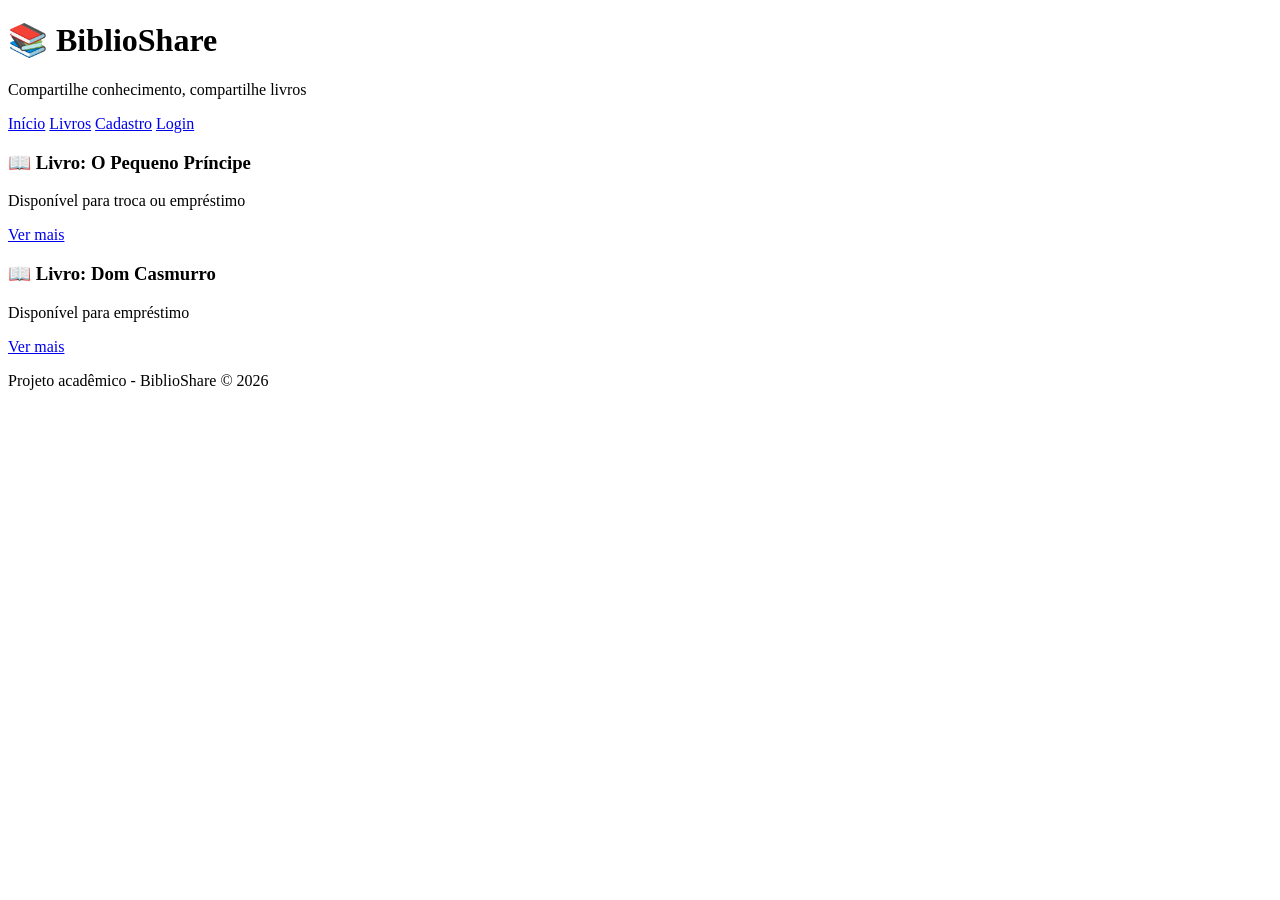
==== index.html @ 8f32b12d "Atualiza menu de navegação" ====
<!DOCTYPE html>
<html lang="pt-BR">
<head>
  <meta charset="UTF-8">
  <meta name="viewport" content="width=device-width, initial-scale=1.0">
  <title>BiblioShare</title>
  <link rel="stylesheet" href="css/style.css">
</head>
<body>

  <header>
    <h1>📚 BiblioShare</h1>
    <p>Compartilhe conhecimento, compartilhe livros</p>
  </header>

  <nav>
    <a href="#">Início</a>
    <a href="#">Livros</a>
    <a href="cadastro.html">Cadastro</a>
    <a href="#">Login</a>
  </nav>

  <div class="container">

    <div class="card">
      <h3>📖 Livro: O Pequeno Príncipe</h3>
      <p>Disponível para troca ou empréstimo</p>
      <a href="#" class="btn">Ver mais</a>
    </div>

    <div class="card">
      <h3>📖 Livro: Dom Casmurro</h3>
      <p>Disponível para empréstimo</p>
      <a href="#" class="btn">Ver mais</a>
    </div>

  </div>

  <footer>
    <p>Projeto acadêmico - BiblioShare © 2026</p>
  </footer>

</body>
</html>
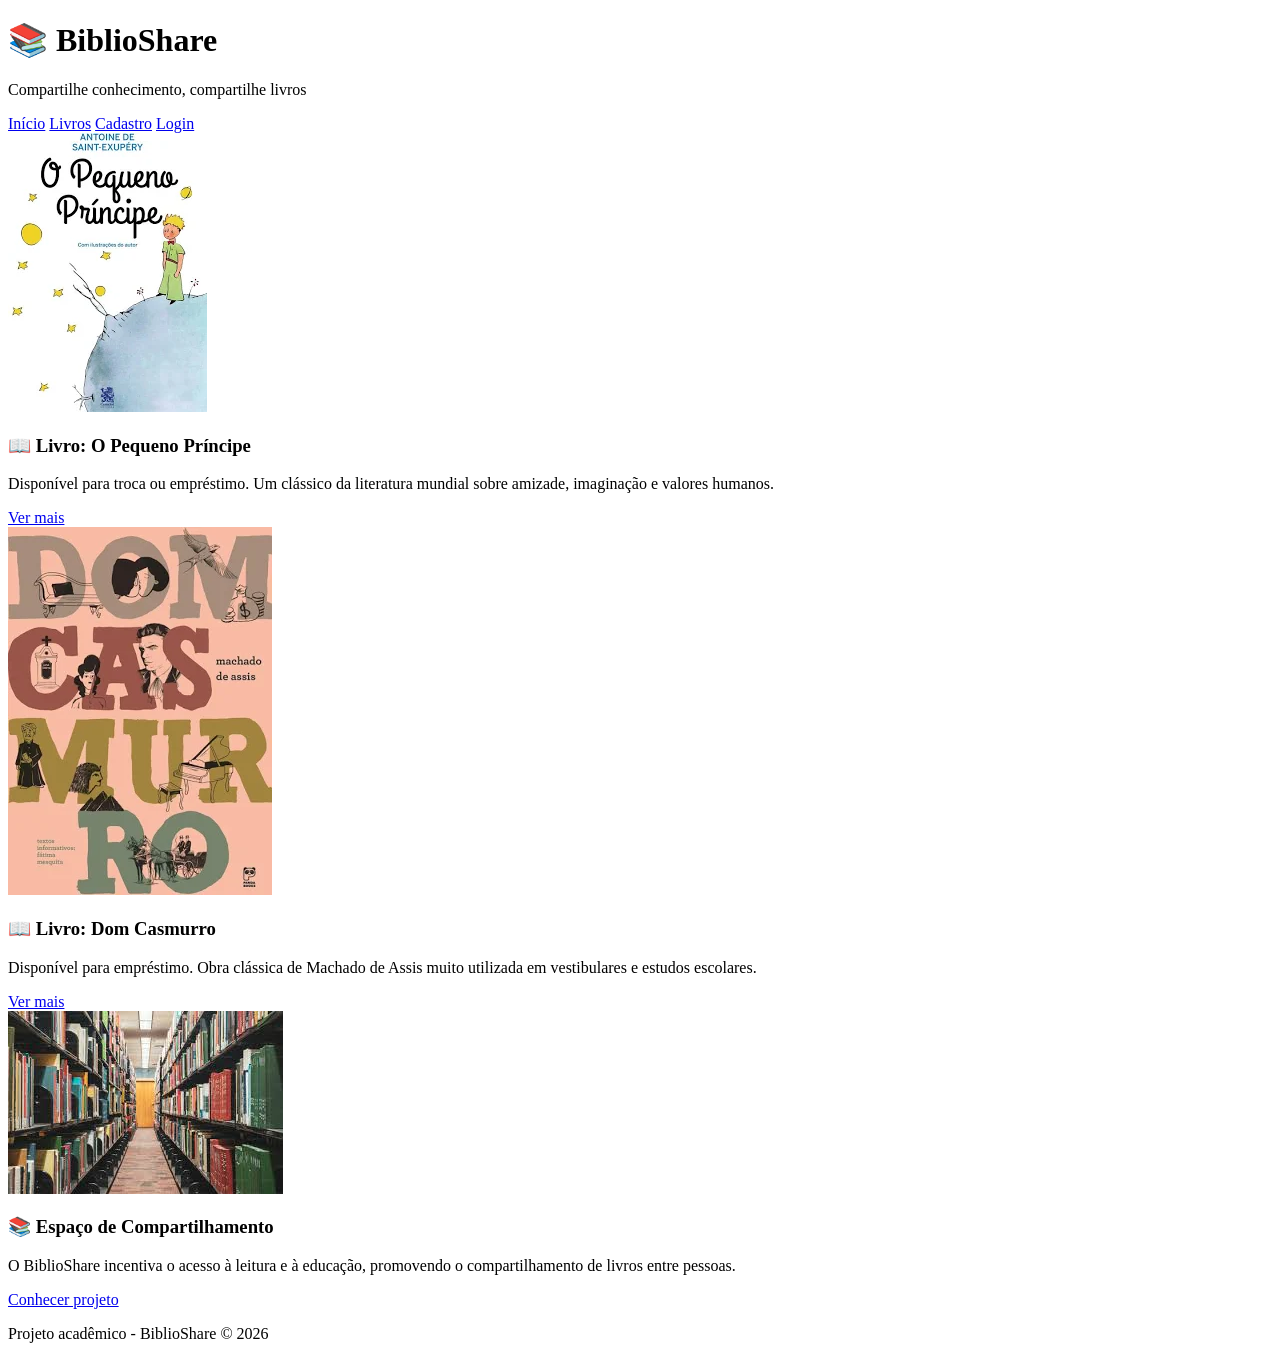
==== commit b568cd49: "Adiciona imagens" ====
--- a/index.html
+++ b/index.html
@@ -17,24 +17,55 @@
     <a href="#">Início</a>
     <a href="#">Livros</a>
     <a href="cadastro.html">Cadastro</a>
-    <a href="#">Login</a>
+    <a href="login.html">Login</a>
   </nav>
 
   <div class="container">
 
-    <div class="card">
-      <h3>📖 Livro: O Pequeno Príncipe</h3>
-      <p>Disponível para troca ou empréstimo</p>
-      <a href="#" class="btn">Ver mais</a>
-    </div>
+  <div class="card">
+    <img src="img/pequeno-principe.jpg" alt="Livro O Pequeno Príncipe">
 
-    <div class="card">
-      <h3>📖 Livro: Dom Casmurro</h3>
-      <p>Disponível para empréstimo</p>
-      <a href="#" class="btn">Ver mais</a>
-    </div>
+    <h3>📖 Livro: O Pequeno Príncipe</h3>
 
+    <p>
+      Disponível para troca ou empréstimo.
+      Um clássico da literatura mundial sobre amizade,
+      imaginação e valores humanos.
+    </p>
+
+    <a href="#" class="btn">Ver mais</a>
   </div>
+
+  <div class="card">
+    <img src="img/dom-casmurro.jpg" alt="Livro Dom Casmurro">
+
+    <h3>📖 Livro: Dom Casmurro</h3>
+
+    <p>
+      Disponível para empréstimo.
+      Obra clássica de Machado de Assis muito utilizada
+      em vestibulares e estudos escolares.
+    </p>
+
+    <a href="#" class="btn">Ver mais</a>
+  </div>
+
+  <div class="card">
+  <img class="biblioteca-img"
+       src="img/biblioteca.jpg"
+       alt="Biblioteca">
+
+  <h3>📚 Espaço de Compartilhamento</h3>
+
+  <p>
+    O BiblioShare incentiva o acesso à leitura e à educação,
+    promovendo o compartilhamento de livros entre pessoas.
+  </p>
+
+  <a href="#" class="btn">Conhecer projeto</a>
+</div>
+
+</div>
 
   <footer>
     <p>Projeto acadêmico - BiblioShare © 2026</p>
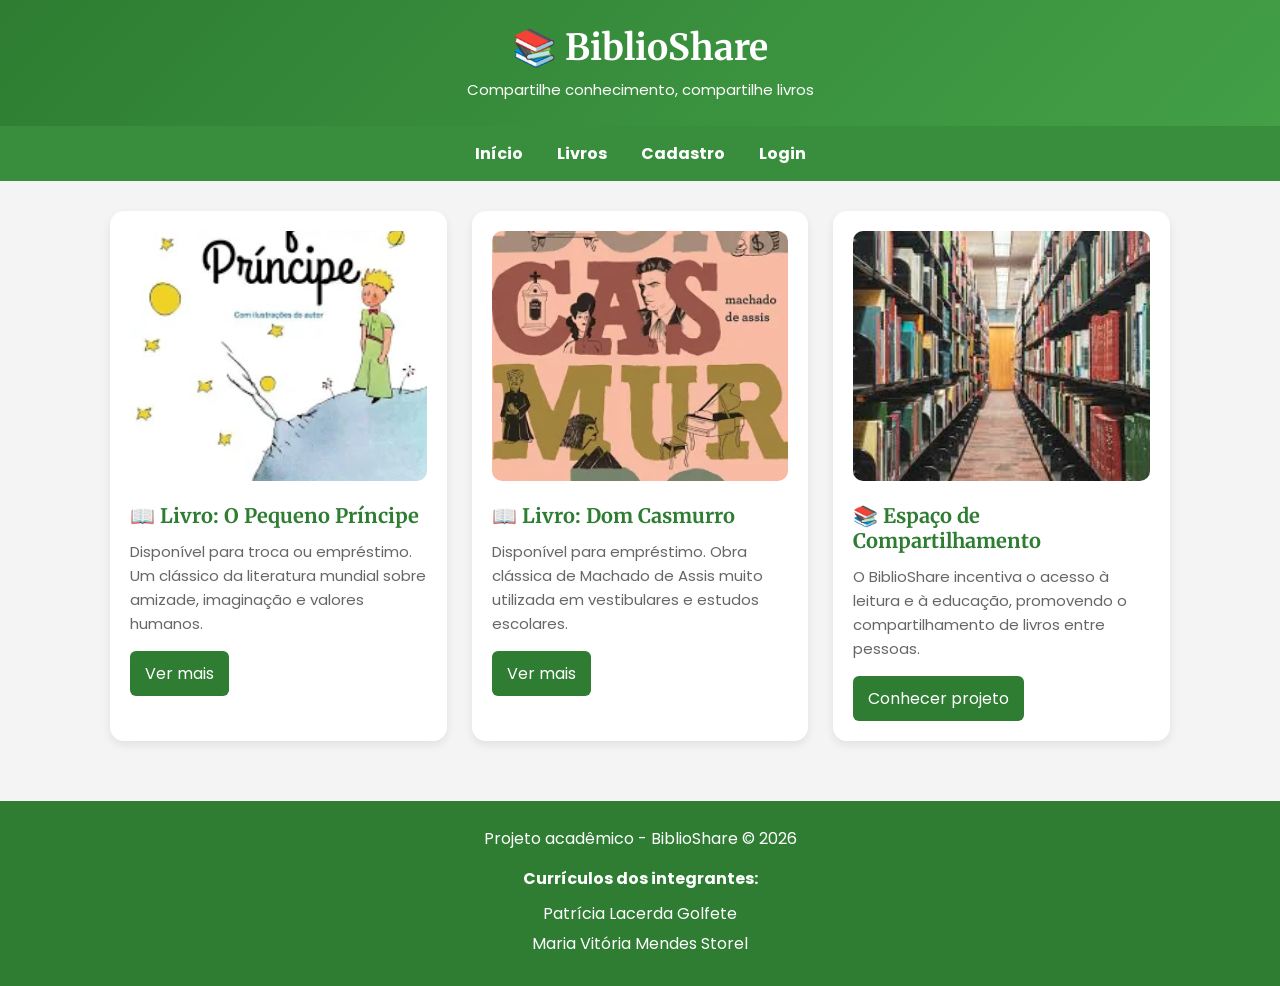
==== commit b5615c88: "melhorias no layout e footer" ====
--- a/index.html
+++ b/index.html
@@ -1,11 +1,22 @@
 <!DOCTYPE html>
 <html lang="pt-BR">
+
 <head>
   <meta charset="UTF-8">
   <meta name="viewport" content="width=device-width, initial-scale=1.0">
+
   <title>BiblioShare</title>
+
+  <link rel="preconnect" href="https://fonts.googleapis.com">
+  <link rel="preconnect" href="https://fonts.gstatic.com" crossorigin>
+
+  <link
+    href="https://fonts.googleapis.com/css2?family=Poppins:wght@300;400;600&family=Merriweather:wght@700&display=swap"
+    rel="stylesheet">
+
   <link rel="stylesheet" href="css/style.css">
 </head>
+
 <body>
 
   <header>
@@ -20,56 +31,67 @@
     <a href="login.html">Login</a>
   </nav>
 
-  <div class="container">
+  <main class="container">
 
-  <div class="card">
-    <img src="img/pequeno-principe.jpg" alt="Livro O Pequeno Príncipe">
+    <section class="card">
+      <img src="img/pequeno-principe.jpg" alt="Livro O Pequeno Príncipe">
 
-    <h3>📖 Livro: O Pequeno Príncipe</h3>
+      <h3>📖 Livro: O Pequeno Príncipe</h3>
 
-    <p>
-      Disponível para troca ou empréstimo.
-      Um clássico da literatura mundial sobre amizade,
-      imaginação e valores humanos.
-    </p>
+      <p>
+        Disponível para troca ou empréstimo.
+        Um clássico da literatura mundial sobre amizade,
+        imaginação e valores humanos.
+      </p>
 
-    <a href="#" class="btn">Ver mais</a>
-  </div>
+      <a href="#" class="btn">Ver mais</a>
+    </section>
 
-  <div class="card">
-    <img src="img/dom-casmurro.jpg" alt="Livro Dom Casmurro">
+    <section class="card">
+      <img src="img/dom-casmurro.jpg" alt="Livro Dom Casmurro">
 
-    <h3>📖 Livro: Dom Casmurro</h3>
+      <h3>📖 Livro: Dom Casmurro</h3>
 
-    <p>
-      Disponível para empréstimo.
-      Obra clássica de Machado de Assis muito utilizada
-      em vestibulares e estudos escolares.
-    </p>
+      <p>
+        Disponível para empréstimo.
+        Obra clássica de Machado de Assis muito utilizada
+        em vestibulares e estudos escolares.
+      </p>
 
-    <a href="#" class="btn">Ver mais</a>
-  </div>
+      <a href="#" class="btn">Ver mais</a>
+    </section>
 
-  <div class="card">
-  <img class="biblioteca-img"
-       src="img/biblioteca.jpg"
-       alt="Biblioteca">
+    <section class="card">
+      <img src="img/biblioteca.jpg" alt="Biblioteca compartilhada">
 
-  <h3>📚 Espaço de Compartilhamento</h3>
+      <h3>📚 Espaço de Compartilhamento</h3>
 
-  <p>
-    O BiblioShare incentiva o acesso à leitura e à educação,
-    promovendo o compartilhamento de livros entre pessoas.
-  </p>
+      <p>
+        O BiblioShare incentiva o acesso à leitura e à educação,
+        promovendo o compartilhamento de livros entre pessoas.
+      </p>
 
-  <a href="#" class="btn">Conhecer projeto</a>
-</div>
+      <a href="#" class="btn">Conhecer projeto</a>
+    </section>
 
-</div>
+  </main>
 
   <footer>
     <p>Projeto acadêmico - BiblioShare © 2026</p>
+
+    <div class="curriculos">
+      <p>Currículos dos integrantes:</p>
+
+      <a href="https://patriciagolfete.github.io/Curriculo-Vitae/" target="_blank">
+        Patrícia Lacerda Golfete
+      </a>
+
+      <a href="https://m4riavit0ria.github.io/Curriculo/" target="_blank">
+        Maria Vitória Mendes Storel
+      </a>
+    </div>
   </footer>
 
 </body>
+
 </html>
--- a/css/style.css
+++ b/css/style.css
@@ -0,0 +1,159 @@
+* {
+  margin: 0;
+  padding: 0;
+  box-sizing: border-box;
+}
+
+body {
+  background-color: #f4f4f4;
+  color: #333;
+  font-family: 'Poppins', sans-serif;
+}
+
+h1,
+h2,
+h3 {
+  font-family: 'Merriweather', serif;
+}
+
+header {
+  background: linear-gradient(135deg, #2e7d32, #43a047);
+  color: white;
+  padding: 25px;
+  text-align: center;
+}
+
+header h1 {
+  font-size: 36px;
+}
+
+header p {
+  font-size: 15px;
+  margin-top: 8px;
+}
+
+nav {
+  background-color: #388e3c;
+  padding: 15px;
+  text-align: center;
+}
+
+nav a {
+  color: white;
+  margin: 0 15px;
+  text-decoration: none;
+  font-weight: bold;
+  transition: opacity 0.3s;
+}
+
+nav a:hover {
+  opacity: 0.7;
+}
+
+.container {
+  padding: 30px 20px;
+  max-width: 1100px;
+  margin: auto;
+
+  display: grid;
+  grid-template-columns: repeat(auto-fit, minmax(280px, 1fr));
+  gap: 25px;
+}
+
+.card {
+  background: white;
+  padding: 20px;
+  border-radius: 14px;
+  box-shadow: 0 4px 10px rgba(0, 0, 0, 0.08);
+  transition: transform 0.2s, box-shadow 0.2s;
+}
+
+.card:hover {
+  transform: translateY(-5px);
+  box-shadow: 0 6px 15px rgba(0, 0, 0, 0.15);
+}
+
+.card img {
+  width: 100%;
+  height: 250px;
+  object-fit: cover;
+  border-radius: 10px;
+  margin-bottom: 15px;
+}
+
+.card h3 {
+  margin-bottom: 12px;
+  font-size: 20px;
+  color: #2e7d32;
+}
+
+.card p {
+  font-size: 15px;
+  color: #666;
+  line-height: 1.6;
+}
+
+.btn {
+  display: inline-block;
+  padding: 10px 15px;
+  background-color: #2e7d32;
+  color: white;
+  border-radius: 6px;
+  text-decoration: none;
+  margin-top: 15px;
+  transition: background 0.3s, transform 0.1s;
+}
+
+.btn:hover {
+  background-color: #1b5e20;
+}
+
+.btn:active {
+  transform: scale(0.95);
+}
+
+footer {
+  text-align: center;
+  padding: 25px;
+  background-color: #2e7d32;
+  color: white;
+  margin-top: 30px;
+}
+
+.curriculos {
+  margin-top: 15px;
+}
+
+.curriculos p {
+  margin-bottom: 10px;
+  font-weight: bold;
+}
+
+.curriculos a {
+  display: block;
+  color: white;
+  text-decoration: none;
+  margin: 5px 0;
+  transition: opacity 0.3s;
+}
+
+.curriculos a:hover {
+  opacity: 0.7;
+}
+
+/* Responsividade */
+@media (max-width: 600px) {
+
+  header h1 {
+    font-size: 26px;
+  }
+
+  nav a {
+    display: block;
+    margin: 10px 0;
+  }
+
+  .card img {
+    height: 220px;
+  }
+}
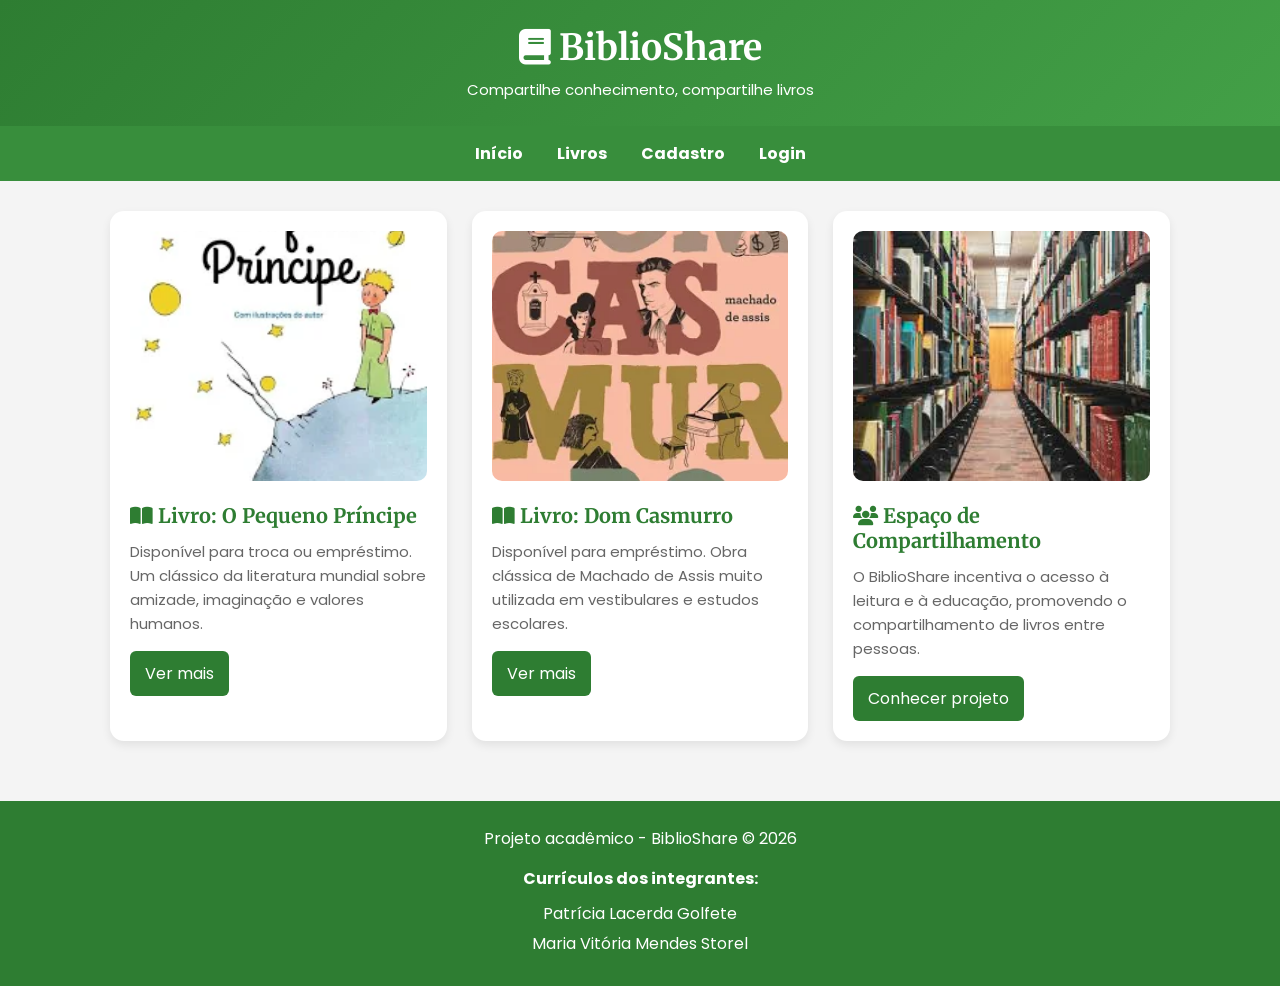
==== commit 52d0ee0b: "correção pagina principal" ====
--- a/index.html
+++ b/index.html
@@ -7,6 +7,7 @@
 
   <title>BiblioShare</title>
 
+
   <link rel="preconnect" href="https://fonts.googleapis.com">
   <link rel="preconnect" href="https://fonts.gstatic.com" crossorigin>
 
@@ -14,14 +15,22 @@
     href="https://fonts.googleapis.com/css2?family=Poppins:wght@300;400;600&family=Merriweather:wght@700&display=swap"
     rel="stylesheet">
 
+  
+  <link rel="stylesheet"
+    href="https://cdnjs.cloudflare.com/ajax/libs/font-awesome/6.5.1/css/all.min.css">
+
+  
   <link rel="stylesheet" href="css/style.css">
 </head>
 
 <body>
 
   <header>
-    <h1>📚 BiblioShare</h1>
-    <p>Compartilhe conhecimento, compartilhe livros</p>
+    <h1><i class="fa-solid fa-book"></i> BiblioShare</h1>
+
+    <p>
+      Compartilhe conhecimento, compartilhe livros
+    </p>
   </header>
 
   <nav>
@@ -34,9 +43,14 @@
   <main class="container">
 
     <section class="card">
-      <img src="img/pequeno-principe.jpg" alt="Livro O Pequeno Príncipe">
+      <img
+        src="img/pequeno-principe.jpg"
+        alt="Livro O Pequeno Príncipe">
 
-      <h3>📖 Livro: O Pequeno Príncipe</h3>
+      <h3>
+        <i class="fa-solid fa-book-open"></i>
+        Livro: O Pequeno Príncipe
+      </h3>
 
       <p>
         Disponível para troca ou empréstimo.
@@ -48,9 +62,14 @@
     </section>
 
     <section class="card">
-      <img src="img/dom-casmurro.jpg" alt="Livro Dom Casmurro">
+      <img
+        src="img/dom-casmurro.jpg"
+        alt="Livro Dom Casmurro">
 
-      <h3>📖 Livro: Dom Casmurro</h3>
+      <h3>
+        <i class="fa-solid fa-book-open"></i>
+        Livro: Dom Casmurro
+      </h3>
 
       <p>
         Disponível para empréstimo.
@@ -62,9 +81,14 @@
     </section>
 
     <section class="card">
-      <img src="img/biblioteca.jpg" alt="Biblioteca compartilhada">
+      <img
+        src="img/biblioteca.jpg"
+        alt="Biblioteca compartilhada">
 
-      <h3>📚 Espaço de Compartilhamento</h3>
+      <h3>
+        <i class="fa-solid fa-users"></i>
+        Espaço de Compartilhamento
+      </h3>
 
       <p>
         O BiblioShare incentiva o acesso à leitura e à educação,
@@ -82,11 +106,17 @@
     <div class="curriculos">
       <p>Currículos dos integrantes:</p>
 
-      <a href="https://patriciagolfete.github.io/Curriculo-Vitae/" target="_blank">
+      <a
+        href="https://patriciagolfete.github.io/Curriculo-Vitae/"
+        target="_blank">
+
         Patrícia Lacerda Golfete
       </a>
 
-      <a href="https://m4riavit0ria.github.io/Curriculo/" target="_blank">
+      <a
+        href="https://m4riavit0ria.github.io/Curriculo/"
+        target="_blank">
+
         Maria Vitória Mendes Storel
       </a>
     </div>
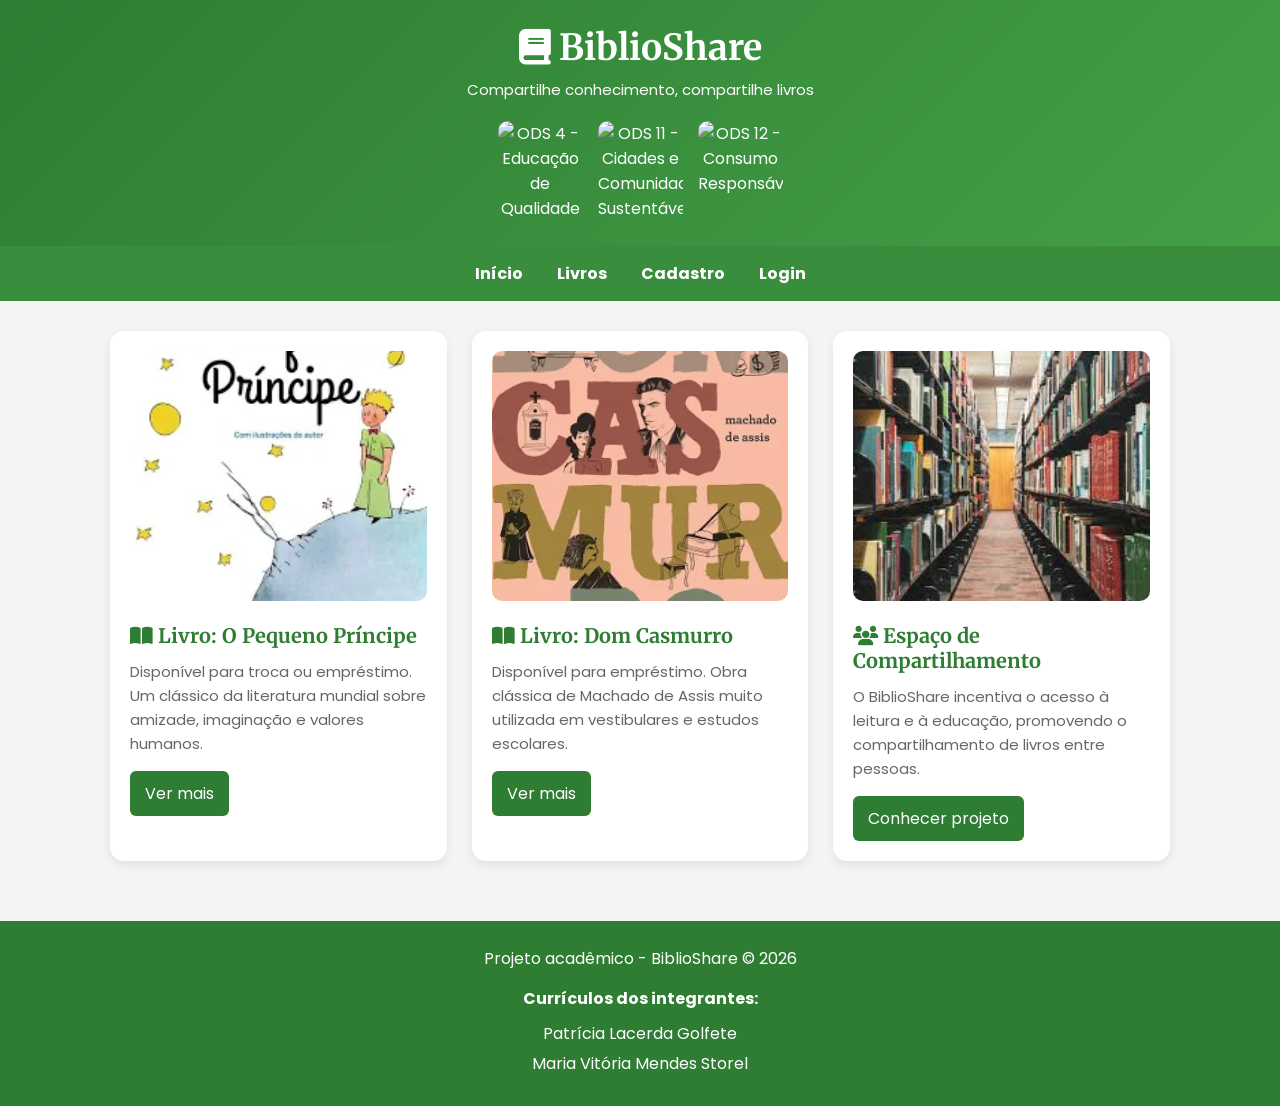
==== commit d4dfcc11: "icones ods" ====
--- a/index.html
+++ b/index.html
@@ -31,6 +31,24 @@
     <p>
       Compartilhe conhecimento, compartilhe livros
     </p>
+    
+    <div class="ods-container">
+
+  <img
+    src="img/ods/ods4.png"
+    alt="ODS 4 - Educação de Qualidade">
+
+  <img
+    src="img/ods/ods11.png"
+    alt="ODS 11 - Cidades e Comunidades Sustentáveis">
+
+  <img
+    src="img/ods/ods12.png"
+    alt="ODS 12 - Consumo Responsável">
+
+</div>
+
+
   </header>
 
   <nav>
--- a/css/style.css
+++ b/css/style.css
@@ -156,4 +156,23 @@
   .card img {
     height: 220px;
   }
-}+}
+.ods-container {
+  margin-top: 20px;
+
+  display: flex;
+  justify-content: center;
+  gap: 15px;
+  flex-wrap: wrap;
+}
+
+.ods-container img {
+  width: 85px;
+  border-radius: 10px;
+
+  transition: transform 0.2s;
+}
+
+.ods-container img:hover {
+  transform: scale(1.05);
+}
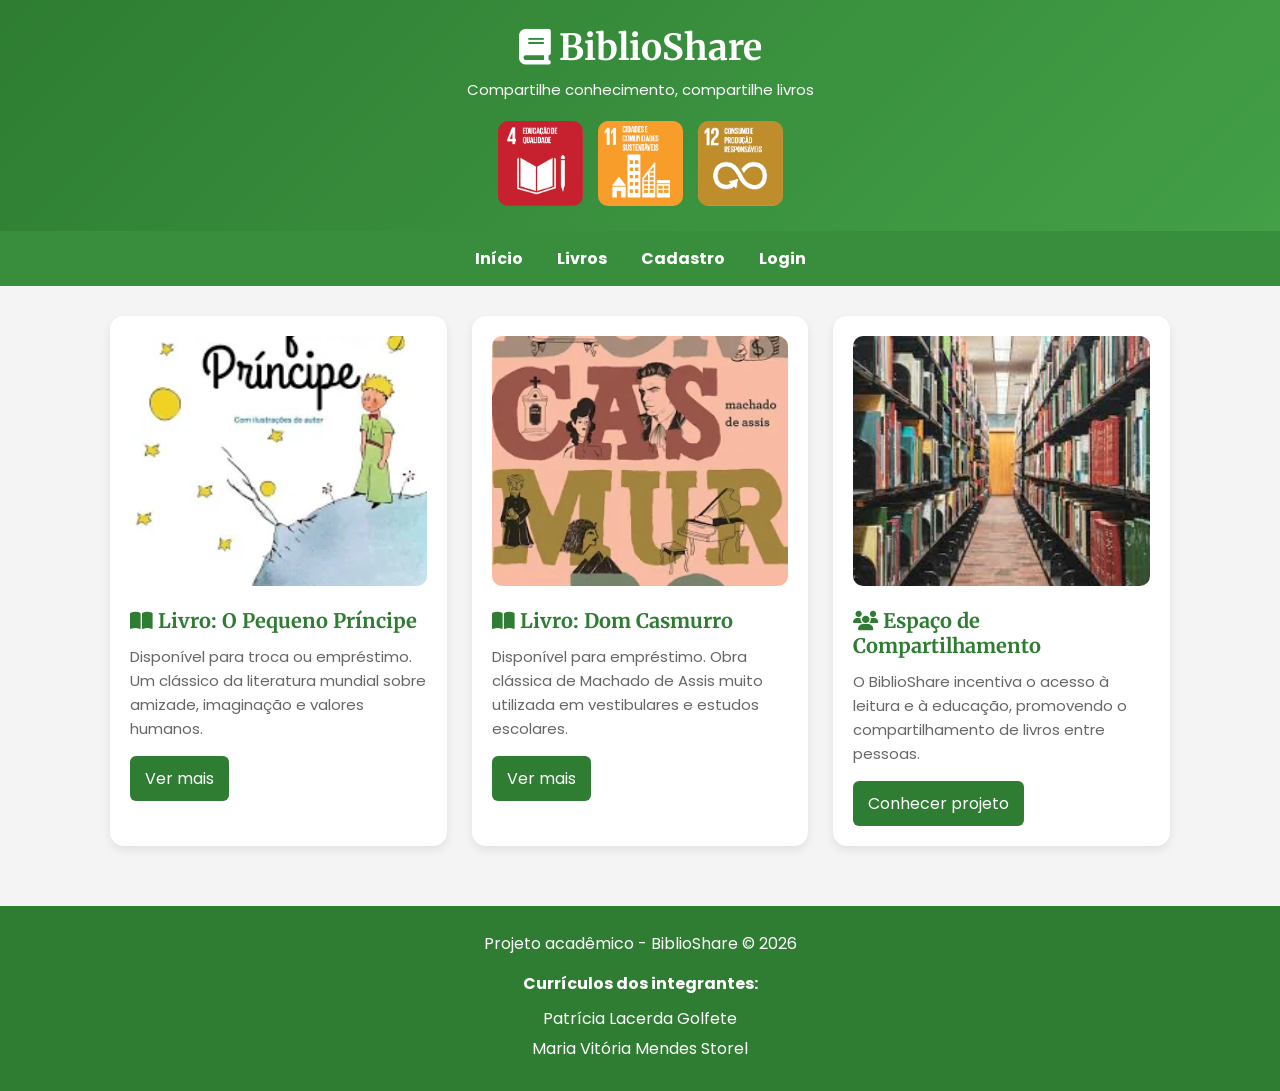
==== commit 11d10811: "adiconado pagina dos livros" ====
--- a/index.html
+++ b/index.html
@@ -31,19 +31,19 @@
     <p>
       Compartilhe conhecimento, compartilhe livros
     </p>
-    
+
     <div class="ods-container">
 
   <img
-    src="img/ods/ods4.png"
+    src="img/ods4.png"
     alt="ODS 4 - Educação de Qualidade">
 
   <img
-    src="img/ods/ods11.png"
+    src="img/ods11.png"
     alt="ODS 11 - Cidades e Comunidades Sustentáveis">
 
   <img
-    src="img/ods/ods12.png"
+    src="img/ods12.png"
     alt="ODS 12 - Consumo Responsável">
 
 </div>
@@ -52,13 +52,13 @@
   </header>
 
   <nav>
-    <a href="#">Início</a>
-    <a href="#">Livros</a>
+    <a href="index.html">Início</a>
+    <a href="#livros">Livros</a>
     <a href="cadastro.html">Cadastro</a>
     <a href="login.html">Login</a>
   </nav>
 
-  <main class="container">
+  <main class="container" id="livros">
 
     <section class="card">
       <img
@@ -76,7 +76,9 @@
         imaginação e valores humanos.
       </p>
 
-      <a href="#" class="btn">Ver mais</a>
+      <a href="html/livro-pequeno-principe.html" class="btn">
+  Ver mais
+</a>
     </section>
 
     <section class="card">
@@ -95,7 +97,9 @@
         em vestibulares e estudos escolares.
       </p>
 
-      <a href="#" class="btn">Ver mais</a>
+      <a href="html/livro-dom-casmurro.html" class="btn">
+  Ver mais
+</a>
     </section>
 
     <section class="card">
@@ -113,7 +117,7 @@
         promovendo o compartilhamento de livros entre pessoas.
       </p>
 
-      <a href="#" class="btn">Conhecer projeto</a>
+      <a href="https://github.com/patriciagolfete/BiblioShare" class="btn">Conhecer projeto</a>
     </section>
 
   </main>
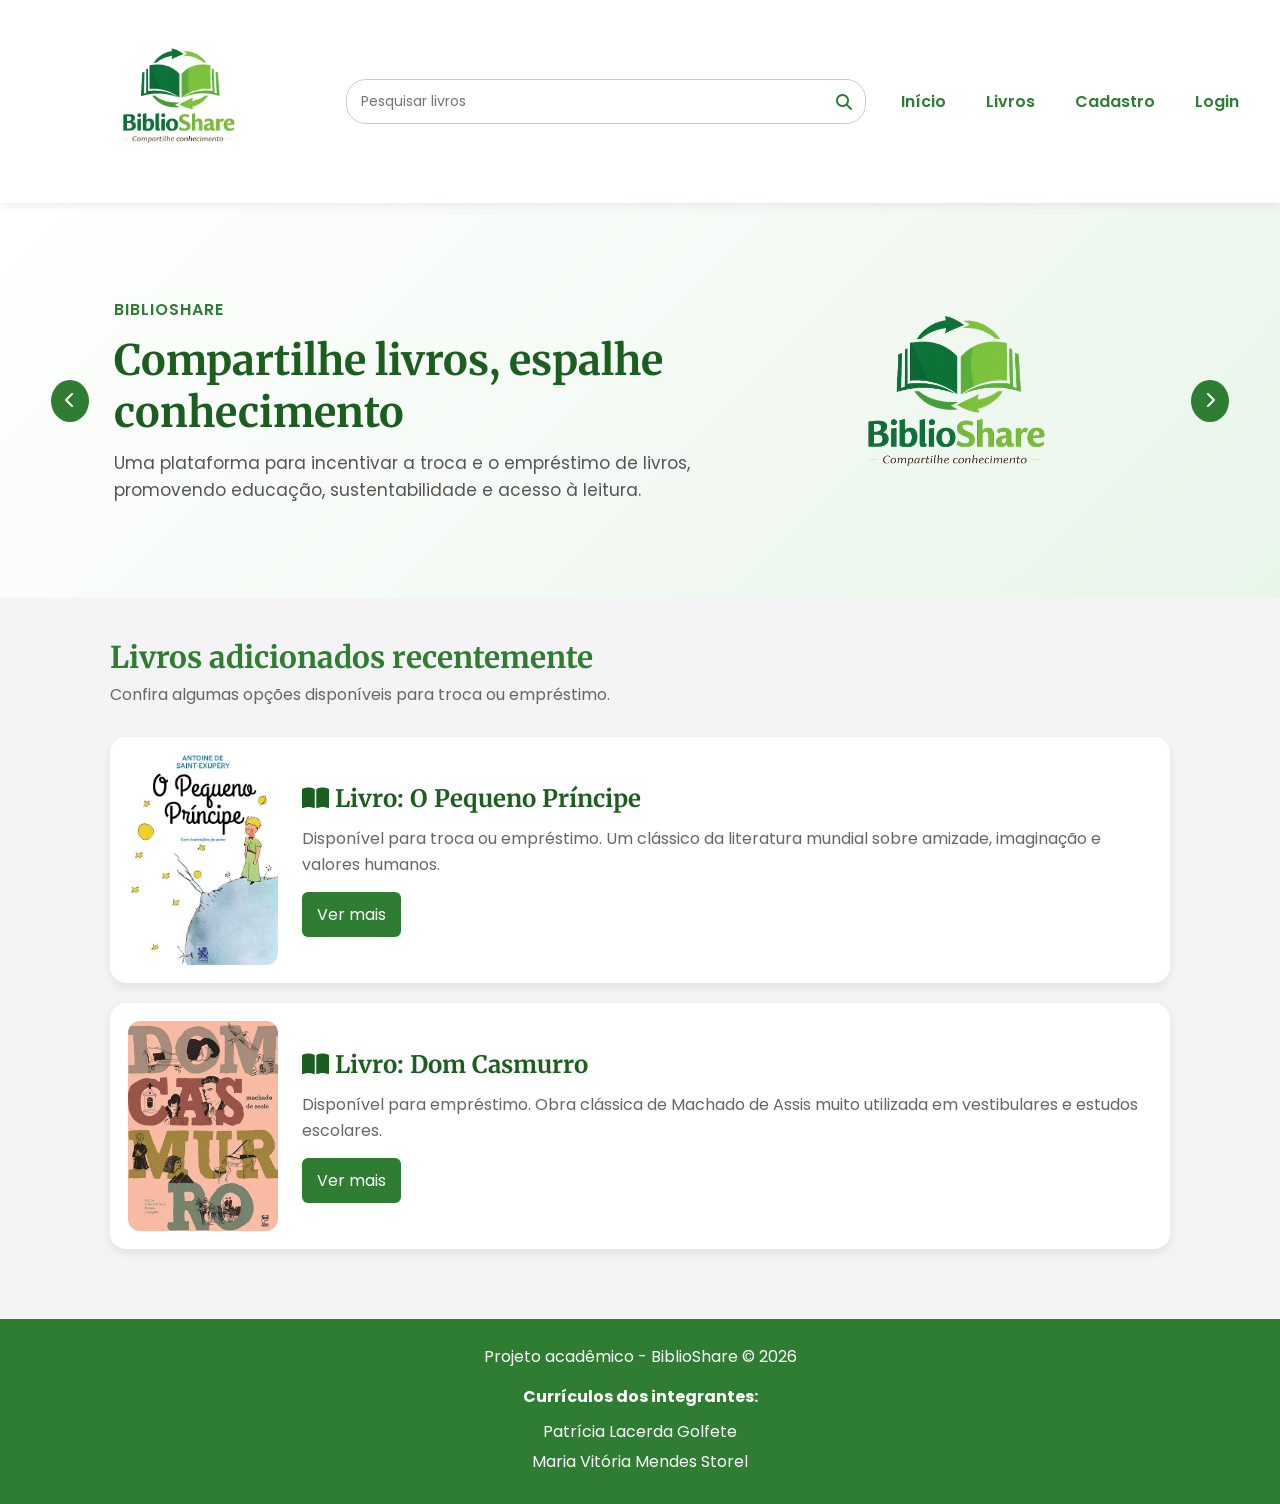
==== commit 1af084ce: "Melhorias no layout e funcionalidades do BiblioShare" ====
--- a/index.html
+++ b/index.html
@@ -7,7 +7,6 @@
 
   <title>BiblioShare</title>
 
-
   <link rel="preconnect" href="https://fonts.googleapis.com">
   <link rel="preconnect" href="https://fonts.gstatic.com" crossorigin>
 
@@ -15,110 +14,130 @@
     href="https://fonts.googleapis.com/css2?family=Poppins:wght@300;400;600&family=Merriweather:wght@700&display=swap"
     rel="stylesheet">
 
-  
   <link rel="stylesheet"
     href="https://cdnjs.cloudflare.com/ajax/libs/font-awesome/6.5.1/css/all.min.css">
 
-  
   <link rel="stylesheet" href="css/style.css">
 </head>
 
 <body>
 
-  <header>
-    <h1><i class="fa-solid fa-book"></i> BiblioShare</h1>
+  <header class="topo">
+  <a href="index.html">
+    <img
+      src="img/logo-biblioshare.png"
+      alt="Logo BiblioShare"
+      class="logo">
+  </a>
 
-    <p>
-      Compartilhe conhecimento, compartilhe livros
-    </p>
+  <form class="busca-menu">
+  <label for="pesquisa" class="label-escondida">Pesquisar livros</label>
 
-    <div class="ods-container">
+  <input
+    type="text"
+    id="pesquisa"
+    placeholder="Pesquisar livros">
 
-  <img
-    src="img/ods4.png"
-    alt="ODS 4 - Educação de Qualidade">
+  <i class="fa-solid fa-magnifying-glass"></i>
 
-  <img
-    src="img/ods11.png"
-    alt="ODS 11 - Cidades e Comunidades Sustentáveis">
+  <div id="resultado-pesquisa" class="resultado-pesquisa"></div>
+</form>
 
-  <img
-    src="img/ods12.png"
-    alt="ODS 12 - Consumo Responsável">
-
-</div>
-
-
-  </header>
-
-  <nav>
+  <nav class="menu">
     <a href="index.html">Início</a>
-    <a href="#livros">Livros</a>
+    <a href="livros.html">Livros</a>
     <a href="cadastro.html">Cadastro</a>
     <a href="login.html">Login</a>
   </nav>
+</header>
 
-  <main class="container" id="livros">
+  <section class="banner">
+    <button class="banner-btn" id="btn-voltar" type="button">
+      <i class="fa-solid fa-chevron-left"></i>
+    </button>
+
+    <div class="banner-conteudo">
+      <div class="banner-texto">
+        <span id="banner-tag">BiblioShare</span>
+
+        <h1 id="banner-titulo">
+          Compartilhe livros, espalhe conhecimento
+        </h1>
+
+        <p id="banner-descricao">
+          Uma plataforma para incentivar a troca e o empréstimo de livros,
+          promovendo educação, sustentabilidade e acesso à leitura.
+        </p>
+      </div>
+
+      <div class="banner-ods" id="banner-imagens">
+        <img
+          src="img/logo-biblioshare.png"
+          alt="Logo BiblioShare"
+          class="banner-logo">
+      </div>
+    </div>
+
+    <button class="banner-btn" id="btn-avancar" type="button">
+      <i class="fa-solid fa-chevron-right"></i>
+    </button>
+  </section>
+
+  <section class="titulo-secao">
+    <h2>Livros adicionados recentemente</h2>
+
+    <p>
+      Confira algumas opções disponíveis para troca ou empréstimo.
+    </p>
+  </section>
+
+  <main class="container-livros" id="livros">
 
     <section class="card">
-      <img
-        src="img/pequeno-principe.jpg"
-        alt="Livro O Pequeno Príncipe">
+  <img
+    src="img/pequeno-principe.jpg"
+    alt="Livro O Pequeno Príncipe">
 
-      <h3>
-        <i class="fa-solid fa-book-open"></i>
-        Livro: O Pequeno Príncipe
-      </h3>
+  <div class="card-conteudo">
+    <h2>
+      <i class="fa-solid fa-book-open"></i>
+      Livro: O Pequeno Príncipe
+    </h2>
 
-      <p>
-        Disponível para troca ou empréstimo.
-        Um clássico da literatura mundial sobre amizade,
-        imaginação e valores humanos.
-      </p>
+    <p>
+      Disponível para troca ou empréstimo.
+      Um clássico da literatura mundial sobre amizade,
+      imaginação e valores humanos.
+    </p>
 
-      <a href="html/livro-pequeno-principe.html" class="btn">
-  Ver mais
-</a>
-    </section>
+    <a href="html/livro-pequeno-principe.html" class="btn">
+      Ver mais
+    </a>
+  </div>
+</section>
 
-    <section class="card">
-      <img
-        src="img/dom-casmurro.jpg"
-        alt="Livro Dom Casmurro">
+<section class="card">
+  <img
+    src="img/dom-casmurro.jpg"
+    alt="Livro Dom Casmurro">
 
-      <h3>
-        <i class="fa-solid fa-book-open"></i>
-        Livro: Dom Casmurro
-      </h3>
+  <div class="card-conteudo">
+    <h2>
+      <i class="fa-solid fa-book-open"></i>
+      Livro: Dom Casmurro
+    </h2>
 
-      <p>
-        Disponível para empréstimo.
-        Obra clássica de Machado de Assis muito utilizada
-        em vestibulares e estudos escolares.
-      </p>
+    <p>
+      Disponível para empréstimo.
+      Obra clássica de Machado de Assis muito utilizada
+      em vestibulares e estudos escolares.
+    </p>
 
-      <a href="html/livro-dom-casmurro.html" class="btn">
-  Ver mais
-</a>
-    </section>
-
-    <section class="card">
-      <img
-        src="img/biblioteca.jpg"
-        alt="Biblioteca compartilhada">
-
-      <h3>
-        <i class="fa-solid fa-users"></i>
-        Espaço de Compartilhamento
-      </h3>
-
-      <p>
-        O BiblioShare incentiva o acesso à leitura e à educação,
-        promovendo o compartilhamento de livros entre pessoas.
-      </p>
-
-      <a href="https://github.com/patriciagolfete/BiblioShare" class="btn">Conhecer projeto</a>
-    </section>
+    <a href="html/livro-dom-casmurro.html" class="btn">
+      Ver mais
+    </a>
+  </div>
+</section>
 
   </main>
 
@@ -131,19 +150,18 @@
       <a
         href="https://patriciagolfete.github.io/Curriculo-Vitae/"
         target="_blank">
-
         Patrícia Lacerda Golfete
       </a>
 
       <a
         href="https://m4riavit0ria.github.io/Curriculo/"
         target="_blank">
-
         Maria Vitória Mendes Storel
       </a>
     </div>
   </footer>
 
+  <script src="js/script.js"></script>
 </body>
 
 </html>
--- a/css/style.css
+++ b/css/style.css
@@ -16,107 +16,386 @@
   font-family: 'Merriweather', serif;
 }
 
-header {
-  background: linear-gradient(135deg, #2e7d32, #43a047);
+/* TOPO */
+
+.topo {
+  background-color: white;
+  padding: 15px 4%;
+
+  display: flex;
+  align-items: center;
+  gap: 35px;
+
+  box-shadow: 0 2px 10px rgba(0, 0, 0, 0.08);
+
+  position: sticky;
+  top: 0;
+  z-index: 10;
+}
+
+.logo {
+  width: 260px;
+  display: block;
+}
+
+/* PESQUISA */
+
+.busca-menu {
+  width: 520px;
+  position: relative;
+  flex-shrink: 0;
+}
+
+.busca-menu input {
+  width: 100%;
+  padding: 11px 40px 11px 14px;
+
+  border: 1px solid #ccc;
+  border-radius: 20px;
+
+  font-family: 'Poppins', sans-serif;
+  font-size: 14px;
+}
+
+.busca-menu i {
+  position: absolute;
+  right: 14px;
+  top: 50%;
+  transform: translateY(-50%);
+  color: #2e7d32;
+}
+
+.label-escondida {
+  display: none;
+}
+
+/* MENU */
+
+.menu {
+  display: flex;
+  align-items: center;
+  gap: 40px;
+
+  margin-left: auto;
+  margin-right: 20px;
+}
+
+.menu a {
+  color: #2e7d32;
+  text-decoration: none;
+
+  font-weight: 600;
+  font-size: 16px;
+
+  transition: color 0.3s;
+}
+
+.menu a:hover {
+  color: #1b5e20;
+}
+
+/* RESULTADO PESQUISA */
+
+.resultado-pesquisa {
+  display: none;
+
+  position: absolute;
+  top: 55px;
+  left: 0;
+
+  width: 100%;
+
+  background: white;
+
+  border: 1px solid #dcdcdc;
+  border-radius: 14px;
+
+  box-shadow: 0 8px 20px rgba(0, 0, 0, 0.08);
+
+  overflow: hidden;
+  z-index: 999;
+}
+
+.item-pesquisa {
+  display: flex;
+  align-items: center;
+  gap: 12px;
+
+  padding: 10px 14px;
+
+  text-decoration: none;
+  color: #222;
+
+  border-bottom: 1px solid #f1f1f1;
+
+  transition: background 0.2s;
+}
+
+.item-pesquisa:last-child {
+  border-bottom: none;
+}
+
+.item-pesquisa:hover {
+  background-color: #f8f8f8;
+}
+
+.item-pesquisa img {
+  width: 42px !important;
+  height: 58px !important;
+
+  min-width: 42px;
+
+  object-fit: cover !important;
+  border-radius: 6px;
+}
+
+.texto-pesquisa {
+  display: flex;
+  flex-direction: column;
+}
+
+.texto-pesquisa strong {
+  color: #111;
+  font-size: 14px;
+}
+
+.texto-pesquisa span {
+  color: #666;
+  font-size: 12px;
+}
+
+.resultado-pesquisa p {
+  padding: 14px;
+  color: #777;
+  font-size: 13px;
+}
+
+/* BANNER */
+
+.banner {
+  background: linear-gradient(135deg, #ffffff, #e8f5e9);
+
+  padding: 60px 4%;
+
+  display: flex;
+  align-items: center;
+  justify-content: center;
+
+  gap: 25px;
+}
+
+.banner-conteudo {
+  width: 100%;
+  max-width: 1200px;
+  min-height: 240px;
+
+  display: flex;
+  align-items: center;
+  justify-content: space-between;
+
+  gap: 40px;
+}
+
+.banner-texto {
+  max-width: 600px;
+}
+
+.banner-texto span {
+  color: #2e7d32;
+  font-weight: 600;
+  text-transform: uppercase;
+  letter-spacing: 1px;
+}
+
+.banner-texto h1 {
+  color: #1b5e20;
+  font-size: 42px;
+  margin: 12px 0;
+}
+
+.banner-texto p {
+  color: #555;
+  font-size: 17px;
+  line-height: 1.6;
+}
+
+.banner-ods {
+  display: flex;
+  align-items: center;
+  justify-content: center;
+  gap: 15px;
+  flex-wrap: wrap;
+}
+
+.banner-ods a {
+  display: inline-block;
+}
+
+.banner-ods img {
+  width: 150px;
+  border-radius: 12px;
+
+  transition: transform 0.3s;
+}
+
+.banner-ods img:hover {
+  transform: scale(1.05);
+}
+
+.banner-logo {
+  width: 480px !important;
+  max-width: 100%;
+}
+
+.banner-biblioteca {
+  width: 390px !important;
+  height: 180px !important;
+  object-fit: cover !important;
+  border-radius: 16px;
+}
+
+.banner-btn {
+  width: 42px;
+  height: 42px;
+
+  border: none;
+  border-radius: 50%;
+
+  background-color: #2e7d32;
   color: white;
-  padding: 25px;
-  text-align: center;
-}
-
-header h1 {
-  font-size: 36px;
-}
-
-header p {
-  font-size: 15px;
-  margin-top: 8px;
-}
-
-nav {
-  background-color: #388e3c;
-  padding: 15px;
-  text-align: center;
-}
-
-nav a {
-  color: white;
-  margin: 0 15px;
-  text-decoration: none;
-  font-weight: bold;
-  transition: opacity 0.3s;
-}
-
-nav a:hover {
-  opacity: 0.7;
-}
-
-.container {
-  padding: 30px 20px;
+
+  cursor: pointer;
+  font-size: 16px;
+
+  transition: background 0.3s, transform 0.2s;
+}
+
+.banner-btn:hover {
+  background-color: #1b5e20;
+  transform: scale(1.05);
+}
+
+/* TÍTULO SEÇÃO */
+
+.titulo-secao {
   max-width: 1100px;
-  margin: auto;
-
-  display: grid;
-  grid-template-columns: repeat(auto-fit, minmax(280px, 1fr));
-  gap: 25px;
-}
-
-.card {
+
+  margin: 40px auto 10px auto;
+  padding: 0 20px;
+
+  text-align: left;
+}
+
+.titulo-secao h2 {
+  color: #2e7d32;
+  font-size: 30px;
+  margin-bottom: 6px;
+}
+
+.titulo-secao p {
+  color: #666;
+}
+
+/* LIVROS */
+
+.container-livros {
+  max-width: 1100px;
+  margin: 0 auto;
+  padding: 20px;
+}
+
+.container-livros .card {
   background: white;
-  padding: 20px;
-  border-radius: 14px;
-  box-shadow: 0 4px 10px rgba(0, 0, 0, 0.08);
+  border-radius: 16px;
+
+  padding: 18px;
+
+  display: flex;
+  align-items: center;
+
+  gap: 24px;
+
+  box-shadow: 0 4px 10px rgba(0,0,0,0.08);
+
+  margin-bottom: 20px;
+
   transition: transform 0.2s, box-shadow 0.2s;
 }
 
-.card:hover {
-  transform: translateY(-5px);
-  box-shadow: 0 6px 15px rgba(0, 0, 0, 0.15);
-}
-
-.card img {
-  width: 100%;
-  height: 250px;
-  object-fit: cover;
-  border-radius: 10px;
-  margin-bottom: 15px;
-}
-
-.card h3 {
+.container-livros .card:hover {
+  transform: translateY(-4px);
+  box-shadow: 0 6px 15px rgba(0,0,0,0.15);
+}
+
+.container-livros .card img {
+  width: 150px !important;
+  height: 210px !important;
+
+  object-fit: cover !important;
+
+  border-radius: 12px;
+
+  flex-shrink: 0;
+}
+
+.card-conteudo {
+  flex: 1;
+}
+
+.card-conteudo h2 {
+  color: #1b5e20;
   margin-bottom: 12px;
-  font-size: 20px;
-  color: #2e7d32;
-}
-
-.card p {
-  font-size: 15px;
+}
+
+.card-conteudo p {
   color: #666;
   line-height: 1.6;
-}
+  margin-bottom: 15px;
+}
+
+/* BOTÃO */
 
 .btn {
   display: inline-block;
+
   padding: 10px 15px;
+
   background-color: #2e7d32;
   color: white;
+
   border-radius: 6px;
+
   text-decoration: none;
-  margin-top: 15px;
-  transition: background 0.3s, transform 0.1s;
+
+  transition: background 0.3s;
 }
 
 .btn:hover {
   background-color: #1b5e20;
 }
 
-.btn:active {
-  transform: scale(0.95);
-}
+/* LIVROS INDIVIDUAIS */
+
+.livro-img {
+  width: 100% !important;
+  max-width: 350px;
+
+  height: auto !important;
+  object-fit: contain !important;
+
+  display: block;
+  margin: 0 auto 20px auto;
+}
+
+/* FOOTER */
 
 footer {
   text-align: center;
   padding: 25px;
+
   background-color: #2e7d32;
   color: white;
+
   margin-top: 30px;
 }
 
@@ -134,45 +413,162 @@
   color: white;
   text-decoration: none;
   margin: 5px 0;
-  transition: opacity 0.3s;
 }
 
 .curriculos a:hover {
   opacity: 0.7;
 }
 
-/* Responsividade */
-@media (max-width: 600px) {
-
-  header h1 {
-    font-size: 26px;
-  }
-
-  nav a {
-    display: block;
-    margin: 10px 0;
-  }
-
-  .card img {
-    height: 220px;
-  }
-}
-.ods-container {
+/* FORMULÁRIOS */
+
+.form-container {
+  max-width: 500px;
+  margin: 50px auto;
+  background: white;
+  padding: 30px;
+  border-radius: 16px;
+  box-shadow: 0 4px 10px rgba(0,0,0,0.1);
+}
+
+.form-container h1 {
+  text-align: center;
+  margin-bottom: 20px;
+  color: #2e7d32;
+  font-size: 28px;
+}
+
+.form-group {
+  margin-bottom: 18px;
+}
+
+.form-group label {
+  display: block;
+  margin-bottom: 6px;
+  font-weight: 600;
+}
+
+.form-group input,
+.form-group select {
+  width: 100%;
+  padding: 11px;
+  border: 1px solid #ccc;
+  border-radius: 8px;
+  font-size: 14px;
+  font-family: 'Poppins', sans-serif;
+}
+
+.btn-submit {
+  width: 100%;
+  padding: 12px;
+  border: none;
+  border-radius: 8px;
+  background-color: #2e7d32;
+  color: white;
+  font-size: 16px;
+  cursor: pointer;
+  transition: background 0.3s;
+}
+
+.btn-submit:hover {
+  background-color: #1b5e20;
+}
+
+.cadastro-link {
+  text-align: center;
+  margin-top: 18px;
+  font-size: 14px;
+}
+
+.cadastro-link a {
+  color: #2e7d32;
+  text-decoration: none;
+  font-weight: 600;
+}
+
+.cadastro-link a:hover {
+  text-decoration: underline;
+}
+
+.btn-livro {
+  display: inline-block;
   margin-top: 20px;
-
-  display: flex;
-  justify-content: center;
-  gap: 15px;
+}
+
+.form-container p {
+  margin-bottom: 12px;
+  line-height: 1.7;
+}
+
+.botoes-livro {
+  display: flex;
+  gap: 12px;
   flex-wrap: wrap;
-}
-
-.ods-container img {
-  width: 85px;
-  border-radius: 10px;
-
-  transition: transform 0.2s;
-}
-
-.ods-container img:hover {
-  transform: scale(1.05);
-}
+  margin-top: 20px;
+}
+
+.btn-livro {
+  display: inline-block;
+}
+
+.form-container p {
+  margin-bottom: 12px;
+  line-height: 1.7;
+}
+
+@media (max-width: 800px) {
+
+  .topo {
+    flex-direction: column;
+    gap: 15px;
+  }
+
+  .logo {
+    width: 200px;
+  }
+
+  .menu {
+    flex-wrap: wrap;
+    justify-content: center;
+    margin: 0;
+  }
+
+  .busca-menu {
+    width: 100%;
+    max-width: 320px;
+  }
+
+  .banner {
+    padding: 40px 20px;
+  }
+
+  .banner-conteudo {
+    flex-direction: column;
+    text-align: center;
+  }
+
+  .banner-texto h1 {
+    font-size: 30px;
+  }
+
+  .banner-ods img {
+    width: 75px;
+  }
+
+  .banner-logo {
+    width: 220px !important;
+  }
+
+  .titulo-secao h2 {
+    font-size: 24px;
+  }
+
+  .container-livros .card {
+    flex-direction: column;
+    align-items: flex-start;
+  }
+
+  .container-livros .card img {
+    width: 100% !important;
+    height: 220px !important;
+  }
+}
